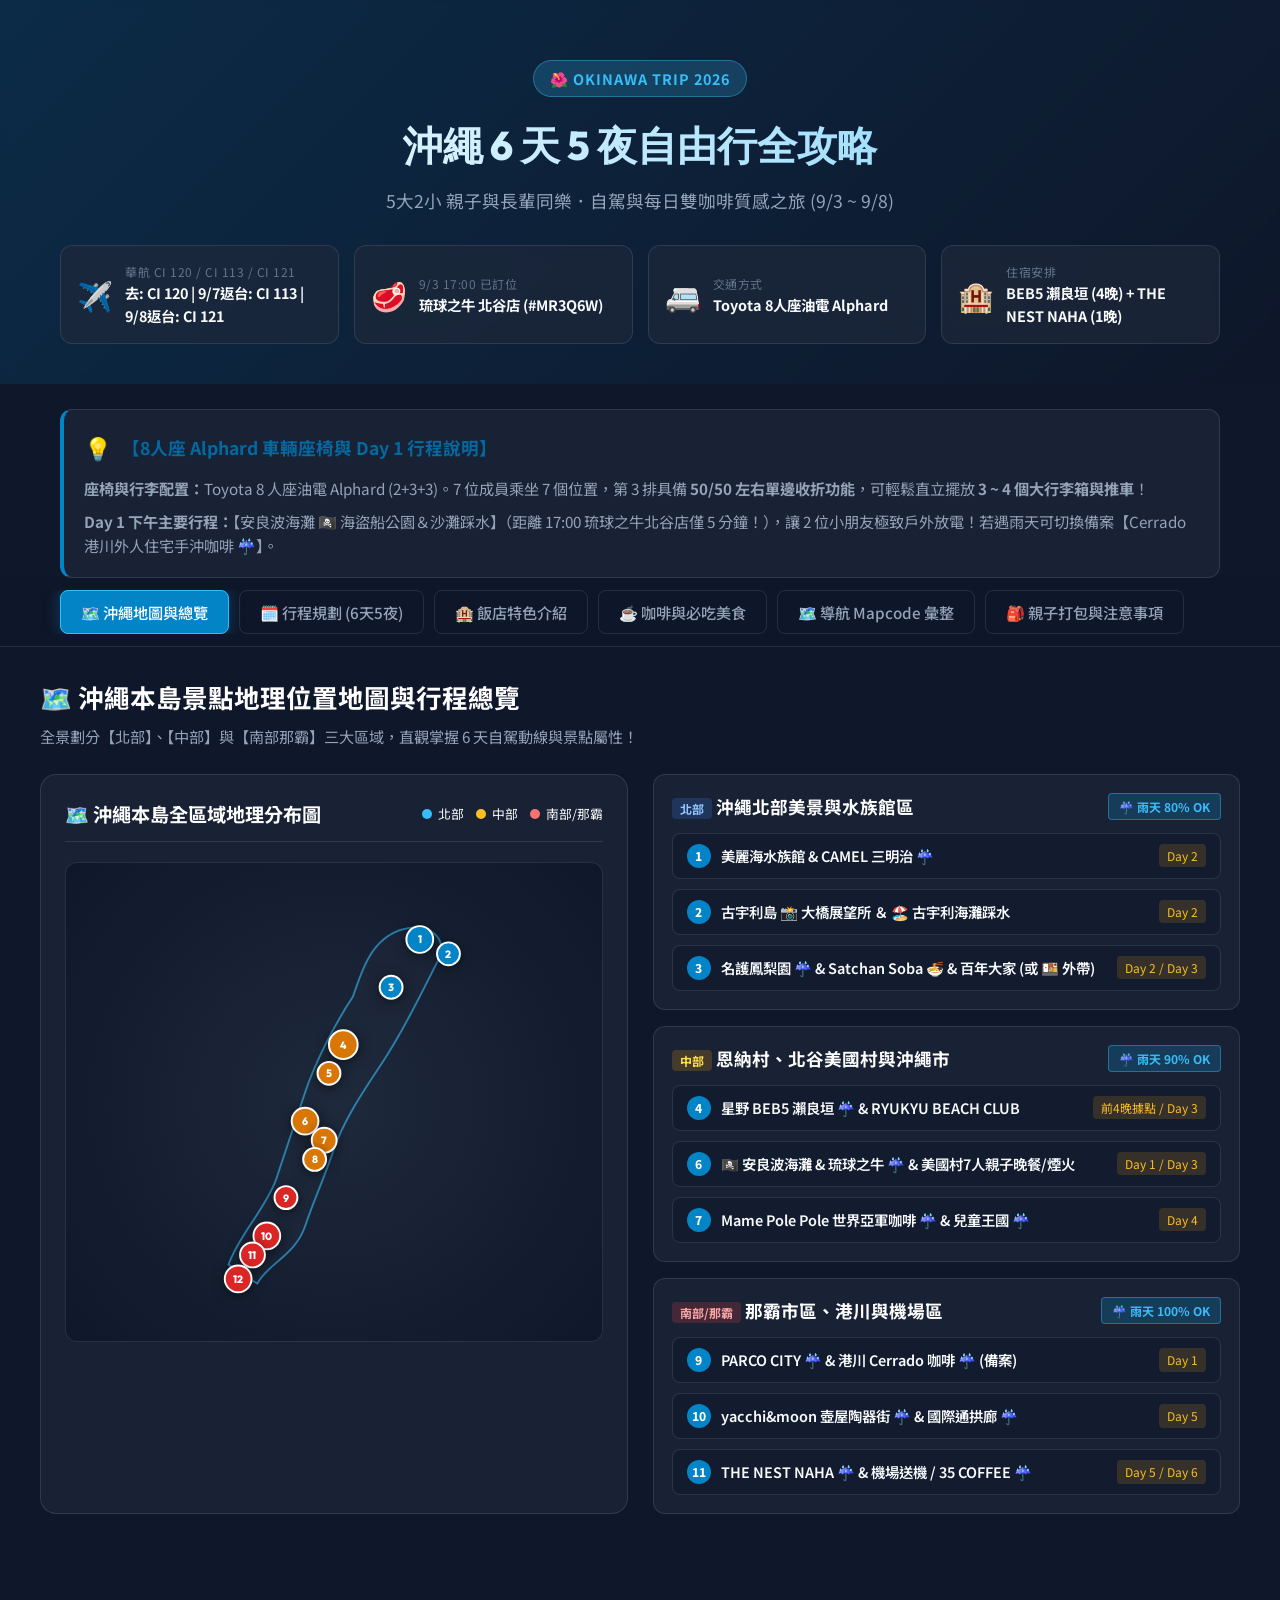
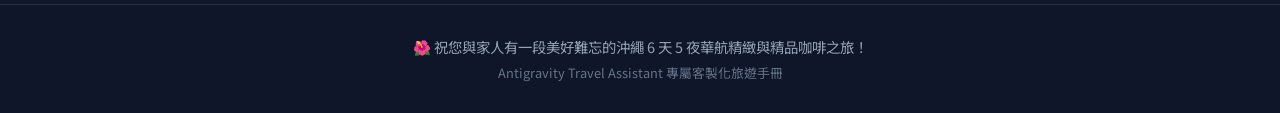
==== index.html @ 5478c909 "Add Day 2 takeout options on drive back to BEB5 hotel" ====
<!DOCTYPE html>
<html lang="zh-TW">
<head>
  <meta charset="UTF-8">
  <meta name="viewport" content="width=device-width, initial-scale=1.0">
  <title>沖繩 6 天 5 夜自由行全攻略｜5大2小親子自駕與每日雙咖啡之旅</title>
  <link rel="preconnect" href="https://fonts.googleapis.com">
  <link rel="preconnect" href="https://fonts.gstatic.com" crossorigin>
  <link href="https://fonts.googleapis.com/css2?family=Noto+Sans+TC:wght@300;400;500;700;900&family=Outfit:wght@400;600;800&display=swap" rel="stylesheet">
  <link rel="stylesheet" href="styles.css?v=5">
</head>
<body>
  <!-- Header / Hero Section -->
  <header class="hero">
    <div class="hero-overlay"></div>
    <div class="container hero-content">
      <span class="badge hero-badge">🌺 OKINAWA TRIP 2026</span>
      <h1>沖繩 6 天 5 夜自由行全攻略</h1>
      <p class="hero-subtitle">5大2小 親子與長輩同樂．自駕與每日雙咖啡質感之旅 (9/3 ~ 9/8)</p>
      
      <div class="trip-meta-grid">
        <div class="meta-card">
          <div class="meta-icon">✈️</div>
          <div class="meta-info">
            <div class="meta-label">華航 CI 120 / CI 113 / CI 121</div>
            <div class="meta-value">去: CI 120 | 9/7返台: CI 113 | 9/8返台: CI 121</div>
          </div>
        </div>
        <div class="meta-card">
          <div class="meta-icon">🥩</div>
          <div class="meta-info">
            <div class="meta-label">9/3 17:00 已訂位</div>
            <div class="meta-value">琉球之牛 北谷店 (#MR3Q6W)</div>
          </div>
        </div>
        <div class="meta-card">
          <div class="meta-icon">🚐</div>
          <div class="meta-info">
            <div class="meta-label">交通方式</div>
            <div class="meta-value">Toyota 8人座油電 Alphard</div>
          </div>
        </div>
        <div class="meta-card">
          <div class="meta-icon">🏨</div>
          <div class="meta-info">
            <div class="meta-label">住宿安排</div>
            <div class="meta-value">BEB5 瀨良垣 (4晚) + THE NEST NAHA (1晚)</div>
          </div>
        </div>
      </div>
    </div>
  </header>

  <!-- Important Alerts Section -->
  <section class="container section-alert">
    <div class="alert-box warning-box" style="border-left-color: #0284c7;">
      <div class="alert-header">
        <span class="alert-icon">💡</span>
        <h3 style="color: #0369a1;">【8人座 Alphard 車輛座椅與 Day 1 行程說明】</h3>
      </div>
      <div class="alert-content">
        <p><strong>座椅與行李配置：</strong>Toyota 8 人座油電 Alphard (2+3+3)。7 位成員乘坐 7 個位置，第 3 排具備 <strong>50/50 左右單邊收折功能</strong>，可輕鬆直立擺放 <strong>3 ~ 4 個大行李箱與推車</strong>！</p>
        <p><strong>Day 1 下午主要行程：</strong>【安良波海灘 🏴‍☠️ 海盜船公園＆沙灘踩水】（距離 17:00 琉球之牛北谷店僅 5 分鐘！），讓 2 位小朋友極致戶外放電！若遇雨天可切換備案【Cerrado 港川外人住宅手沖咖啡 ☔】。</p>
      </div>
    </div>
  </section>

  <!-- Navigation Tabs -->
  <nav class="sticky-nav">
    <div class="container nav-container">
      <button class="nav-btn active" data-tab="overview">🗺️ 沖繩地圖與總覽</button>
      <button class="nav-btn" data-tab="itinerary">🗓️ 行程規劃 (6天5夜)</button>
      <button class="nav-btn" data-tab="hotels">🏨 飯店特色介紹</button>
      <button class="nav-btn" data-tab="gourmet">☕ 咖啡與必吃美食</button>
      <button class="nav-btn" data-tab="mapcodes">🗺️ 導航 Mapcode 彙整</button>
      <button class="nav-btn" data-tab="packing">🎒 親子打包與注意事項</button>
    </div>
  </nav>

  <main class="container main-content">

    <!-- Tab 0: Map & Overview Page -->
    <div id="tab-overview" class="tab-pane active">
      <div class="section-title-wrap">
        <h2>🗺️ 沖繩本島景點地理位置地圖與行程總覽</h2>
        <p>全景劃分【北部】、【中部】與【南部那霸】三大區域，直觀掌握 6 天自駕動線與景點屬性！</p>
      </div>

      <div class="overview-layout">
        <!-- Interactive Okinawa SVG Map Card -->
        <div class="map-container-card">
          <div class="map-header">
            <h3>🗺️ 沖繩本島全區域地理分布圖</h3>
            <div class="map-legend">
              <div class="legend-item"><div class="legend-dot north"></div>北部</div>
              <div class="legend-item"><div class="legend-dot central"></div>中部</div>
              <div class="legend-item"><div class="legend-dot south"></div>南部/那霸</div>
            </div>
          </div>

          <div class="svg-map-wrapper">
            <svg class="map-svg" viewBox="0 0 400 500" xmlns="http://www.w3.org/2000/svg">
              <!-- Okinawa Island Base Path Graphic -->
              <path d="M 120 440 C 130 420, 160 410, 170 380 C 180 350, 190 330, 200 300 C 210 270, 230 240, 250 210 C 270 180, 290 140, 310 100 C 320 80, 300 60, 270 70 C 240 80, 230 110, 220 140 C 200 170, 180 210, 170 240 C 160 270, 150 300, 140 330 C 130 360, 100 390, 90 420 Z" 
                    fill="#1e293b" stroke="#38bdf8" stroke-width="2" opacity="0.6"/>

              <!-- Northern Region Pins (Blue) -->
              <g class="map-pin" transform="translate(290, 80)">
                <circle cx="0" cy="0" r="14" class="pin-circle north" />
                <text x="0" y="0" class="pin-label">1</text>
                <title>美麗海水族館 & CAMEL三明治 (Day 2)</title>
              </g>
              <g class="map-pin" transform="translate(320, 95)">
                <circle cx="0" cy="0" r="12" class="pin-circle north" />
                <text x="0" y="0" class="pin-label">2</text>
                <title>古宇利島 & 📸 大橋展望所 & 🏖️ 古宇利海灘 (Day 2)</title>
              </g>
              <g class="map-pin" transform="translate(260, 130)">
                <circle cx="0" cy="0" r="12" class="pin-circle north" />
                <text x="0" y="0" class="pin-label">3</text>
                <title>名護鳳梨園 & Satchan Soba & 百年古家大家 & 順路外帶 (Day 2/3)</title>
              </g>

              <!-- Central Region Pins (Amber) -->
              <g class="map-pin" transform="translate(210, 190)">
                <circle cx="0" cy="0" r="15" class="pin-circle central" />
                <text x="0" y="0" class="pin-label">4</text>
                <title>星野 BEB5 瀨良垣 & RYUKYU BEACH CLUB (前4晚據點)</title>
              </g>
              <g class="map-pin" transform="translate(195, 220)">
                <circle cx="0" cy="0" r="12" class="pin-circle central" />
                <text x="0" y="0" class="pin-label">5</text>
                <title>萬座毛觀景台 (Day 3)</title>
              </g>
              <g class="map-pin" transform="translate(170, 270)">
                <circle cx="0" cy="0" r="14" class="pin-circle central" />
                <text x="0" y="0" class="pin-label">6</text>
                <title>安良波海灘海盜船公園 & 琉球之牛北谷店 & 美國村7人親子晚餐/煙火 (Day 1/3)</title>
              </g>
              <g class="map-pin" transform="translate(190, 290)">
                <circle cx="0" cy="0" r="13" class="pin-circle central" />
                <text x="0" y="0" class="pin-label">7</text>
                <title>Mame Pole Pole世界亞軍咖啡 & 兒童王國 (Day 4)</title>
              </g>
              <g class="map-pin" transform="translate(180, 310)">
                <circle cx="0" cy="0" r="12" class="pin-circle central" />
                <text x="0" y="0" class="pin-label">8</text>
                <title>AEON Rycom 永旺夢樂城 (Day 4)</title>
              </g>

              <!-- Southern & Naha Region Pins (Red) -->
              <g class="map-pin" transform="translate(150, 350)">
                <circle cx="0" cy="0" r="12" class="pin-circle south" />
                <text x="0" y="0" class="pin-label">9</text>
                <title>SAN-A PARCO CITY & 港川Cerrado咖啡 (Day 1)</title>
              </g>
              <g class="map-pin" transform="translate(130, 390)">
                <circle cx="0" cy="0" r="14" class="pin-circle south" />
                <text x="0" y="0" class="pin-label">10</text>
                <title>那霸國際通 & yacchi&moon壺屋陶器街 (Day 5)</title>
              </g>
              <g class="map-pin" transform="translate(115, 410)">
                <circle cx="0" cy="0" r="13" class="pin-circle south" />
                <text x="0" y="0" class="pin-label">11</text>
                <title>THE NEST NAHA & 傑克牛排 & 波上宮 (Day 5/6)</title>
              </g>
              <g class="map-pin" transform="translate(100, 435)">
                <circle cx="0" cy="0" r="14" class="pin-circle south" />
                <text x="0" y="0" class="pin-label">12</text>
                <title>那霸機場 OKA & 瀨長島 & 35 COFFEE (Day 5/6)</title>
              </g>
            </svg>
          </div>
        </div>

        <!-- Region Spotlight Cards List -->
        <div class="regions-container">
          <!-- North Region Card -->
          <div class="region-card">
            <div class="region-card-header">
              <div class="region-card-title"><span class="region-badge North">北部</span> 沖繩北部美景與水族館區</div>
              <span class="tag rain-ok">☔ 雨天 80% OK</span>
            </div>
            <div class="spotlight-list">
              <div class="spotlight-item">
                <div class="spotlight-info">
                  <div class="spotlight-num">1</div>
                  <div class="spotlight-name">美麗海水族館 & CAMEL 三明治 ☔</div>
                </div>
                <div class="spotlight-day">Day 2</div>
              </div>
              <div class="spotlight-item">
                <div class="spotlight-info">
                  <div class="spotlight-num">2</div>
                  <div class="spotlight-name">古宇利島 📸 大橋展望所 ＆ 🏖️ 古宇利海灘踩水</div>
                </div>
                <div class="spotlight-day">Day 2</div>
              </div>
              <div class="spotlight-item">
                <div class="spotlight-info">
                  <div class="spotlight-num">3</div>
                  <div class="spotlight-name">名護鳳梨園 ☔ & Satchan Soba 🍜 & 百年大家 (或 🍱 外帶)</div>
                </div>
                <div class="spotlight-day">Day 2 / Day 3</div>
              </div>
            </div>
          </div>

          <!-- Central Region Card -->
          <div class="region-card">
            <div class="region-card-header">
              <div class="region-card-title"><span class="region-badge Central">中部</span> 恩納村、北谷美國村與沖繩市</div>
              <span class="tag rain-ok">☔ 雨天 90% OK</span>
            </div>
            <div class="spotlight-list">
              <div class="spotlight-item">
                <div class="spotlight-info">
                  <div class="spotlight-num">4</div>
                  <div class="spotlight-name">星野 BEB5 瀨良垣 ☔ & RYUKYU BEACH CLUB</div>
                </div>
                <div class="spotlight-day">前4晚據點 / Day 3</div>
              </div>
              <div class="spotlight-item">
                <div class="spotlight-info">
                  <div class="spotlight-num">6</div>
                  <div class="spotlight-name">🏴‍☠️ 安良波海灘 & 琉球之牛 ☔ & 美國村7人親子晚餐/煙火</div>
                </div>
                <div class="spotlight-day">Day 1 / Day 3</div>
              </div>
              <div class="spotlight-item">
                <div class="spotlight-info">
                  <div class="spotlight-num">7</div>
                  <div class="spotlight-name">Mame Pole Pole 世界亞軍咖啡 ☔ & 兒童王國 ☔</div>
                </div>
                <div class="spotlight-day">Day 4</div>
              </div>
            </div>
          </div>

          <!-- South & Naha Region Card -->
          <div class="region-card">
            <div class="region-card-header">
              <div class="region-card-title"><span class="region-badge South">南部/那霸</span> 那霸市區、港川與機場區</div>
              <span class="tag rain-ok">☔ 雨天 100% OK</span>
            </div>
            <div class="spotlight-list">
              <div class="spotlight-item">
                <div class="spotlight-info">
                  <div class="spotlight-num">9</div>
                  <div class="spotlight-name">PARCO CITY ☔ & 港川 Cerrado 咖啡 ☔ (備案)</div>
                </div>
                <div class="spotlight-day">Day 1</div>
              </div>
              <div class="spotlight-item">
                <div class="spotlight-info">
                  <div class="spotlight-num">10</div>
                  <div class="spotlight-name">yacchi&moon 壺屋陶器街 ☔ & 國際通拱廊 ☔</div>
                </div>
                <div class="spotlight-day">Day 5</div>
              </div>
              <div class="spotlight-item">
                <div class="spotlight-info">
                  <div class="spotlight-num">11</div>
                  <div class="spotlight-name">THE NEST NAHA ☔ & 機場送機 / 35 COFFEE ☔</div>
                </div>
                <div class="spotlight-day">Day 5 / Day 6</div>
              </div>
            </div>
          </div>
        </div>
      </div>
    </div>

    <!-- Tab 1: Itinerary -->
    <div id="tab-itinerary" class="tab-pane">
      <div class="section-title-wrap">
        <h2>🗓️ Day-by-Day 每日詳細行程與路線導覽</h2>
        <p>Day 2 晚餐彈性：<strong>🍲 百年古家大家內用 或 🍱 沿58號國道順路外帶回 BEB5 飯店自煮放禮！</strong></p>
      </div>

      <!-- Day Selector Bar -->
      <div class="day-selector">
        <button class="day-btn active" data-day="day1">Day 1 (9/3 週四)<br><span>🏴‍☠️ 安良波海灘 ➔ 🥩琉球之牛</span></button>
        <button class="day-btn" data-day="day2">Day 2 (9/4 週五)<br><span>☕ CAMEL 早餐 ➔ 🐋水族館 ➔ 📸展望所 ➔ 🍱順路外帶/大家</span></button>
        <button class="day-btn" data-day="day3">Day 3 (9/5 週六)<br><span>🍍鳳梨園 ➔ 🍜 Satchan Soba ➔ 🌮美國村7人晚餐 🎆煙火</span></button>
        <button class="day-btn" data-day="day4">Day 4 (9/6 週日)<br><span>🥇 ☕ Mame Pole Pole世界亞軍</span></button>
        <button class="day-btn" data-day="day5">Day 5 (9/7 週一)<br><span>yacchi&moon餐具．☕瀨長島 ➔ 🛫送機</span></button>
        <button class="day-btn" data-day="day6">Day 6 (9/8 週二)<br><span>☕ 35咖啡買豆 ➔ CI 121 返台</span></button>
      </div>

      <!-- Day Details Container -->
      <div id="day-details-content">
        <!-- JS dynamically renders active day content here -->
      </div>
    </div>

    <!-- Tab 2: Hotels -->
    <div id="tab-hotels" class="tab-pane">
      <div class="section-title-wrap">
        <h2>🏨 住宿開箱與周邊機能指南</h2>
        <p>4晚星野度假風 (附完整廚房可自煮火鍋 & 24h TAMARIBA 晨間咖啡) + 1晚那霸頂級新地標 Nest Hotel</p>
      </div>

      <div class="hotels-grid">
        <div class="hotel-card">
          <div class="hotel-tag">Day 1 ~ Day 4 (前4晚)</div>
          <h3>星野集團 BEB5 沖繩瀨良垣 ☔ 雨天OK</h3>
          <p class="hotel-sub">Hoshino Resorts BEB5 Okinawa Seragaki</p>
          <div class="hotel-img-placeholder" style="background: linear-gradient(135deg, #2b5876, #4e4376);">
            <span>☕ 24h TAMARIBA Lounge 晨間精緻咖啡 & 附設完整廚房</span>
          </div>
          <ul class="hotel-highlights">
            <li><strong>房間特色：</strong>配備完整廚房、大容量冰箱、洗脫烘一體洗衣機、微波爐、IH電磁爐與鍋具，雨天在房內自煮和牛火鍋極其舒適！</li>
            <li><strong>咖啡亮點：</strong>24小時開放的 TAMARIBA 室內 Lounge，提供免費精緻晨間咖啡與輕食。</li>
            <li><strong>地理優勢：</strong>位於恩納村中心點，往北去美麗海水族館（約50分鐘）、往南去美國村（約30分鐘），極佳的北部與中部旅遊據點。</li>
            <li><strong>親子友善：</strong>提供兒童備品、推車友善無障礙通道、夜間可以在中庭放鬆喝啤酒聊天。</li>
          </ul>
        </div>

        <div class="hotel-card">
          <div class="hotel-tag highlight-tag">Day 5 (最後1晚 - 2025新開幕)</div>
          <h3>THE NEST NAHA (那霸 NEST 酒店) ☔ 雨天OK</h3>
          <p class="hotel-sub">Nest Hotel Group 旗艦頂級酒店 (2025年7月盛大開幕)</p>
          <div class="hotel-img-placeholder" style="background: linear-gradient(135deg, #11998e, #38ef7d);">
            <span>🏊 22公尺頂樓無邊際泳池 & 頂樓池畔晨間咖啡</span>
          </div>
          <ul class="hotel-highlights">
            <li><strong>飯店亮點：</strong>2025新開幕旗艦大作！頂樓設有無邊際溫水泳池，可以邊俯瞰那霸夕陽市景與晨間景致享用池畔咖啡。</li>
            <li><strong>地理位置：</strong>步行 5 分鐘即達單軌「旭橋站」，開車至那霸機場僅約 10~15 分鐘。</li>
            <li><strong>逛街便利：</strong>步行可達「國際通」、熱門餐廳「傑克牛排 (Jack's Steak House)」。最後一天還車後即可輕鬆逛街 shopping。</li>
            <li><strong>溫馨提醒：</strong>請特別留意，附近另有舊款「那霸西 Nest 酒店 (Nest Hotel Naha Nishi)」，訂房與導航時請務必認明 <strong>THE NEST NAHA</strong>。</li>
          </ul>
        </div>
      </div>
    </div>

    <!-- Tab 3: Gourmet -->
    <div id="tab-gourmet" class="tab-pane">
      <div class="section-title-wrap">
        <h2>☕ 精品咖啡與必吃美食口袋名單</h2>
        <p>嚴選 King Tacos (元祖塔可飯外帶)、燒肉乃我那霸 (和牛便當外帶)、Pizzeria da ENZO (窯烤披薩外帶)、AEON 名護店超市</p>
      </div>

      <div class="gourmet-filters">
        <button class="filter-btn active" data-filter="all">全部咖啡與美食</button>
        <button class="filter-btn" data-filter="cafe">☕ 咖啡地圖 / 買豆名店</button>
        <button class="filter-btn" data-filter="yakiniku">🥩 琉球之牛 / 和牛火鍋</button>
        <button class="filter-btn" data-filter="naha">🏺 yacchi&moon / 國際通</button>
        <button class="filter-btn" data-filter="soba">🍜 沖繩麵 / 傳統料理</button>
      </div>

      <div class="gourmet-grid" id="gourmet-container">
        <!-- Dynamically filled by JS -->
      </div>
    </div>

    <!-- Tab 4: Mapcodes -->
    <div id="tab-mapcodes" class="tab-pane">
      <div class="section-title-wrap">
        <h2>🗺️ 自駕必備！景點 Mapcode & 天候屬性查</h2>
        <p>日本車載導航輸入 Mapcode 最準確，標註 ☔ 雨天OK 之室內/遮雨景點</p>
      </div>

      <div class="mapcode-table-wrap">
        <table class="mapcode-table">
          <thead>
            <tr>
              <th>區域</th>
              <th>景點 / 飯店名稱</th>
              <th>Mapcode</th>
              <th>電話號碼</th>
              <th>天候屬性 / 備註</th>
            </tr>
          </thead>
          <tbody>
            <tr>
              <td><span class="region-badge North">名護</span></td>
              <td><strong>King Tacos (名護店 - Day 2 外帶首選)</strong></td>
              <td>206 688 322*41</td>
              <td>0980-52-7080</td>
              <td>🍱 沖繩塔可飯元祖！大盒起司牛肉塔可飯，順路外帶回 BEB5 第一名</td>
            </tr>
            <tr>
              <td><span class="region-badge North">名護</span></td>
              <td><strong>燒肉乃我那霸 (名護店 - 燒肉便當)</strong></td>
              <td>206 688 565*11</td>
              <td>0980-53-5017</td>
              <td>🥩 🍱 A5 和牛與阿古豬排豪華外帶便當，順路外帶超美味</td>
            </tr>
            <tr>
              <td><span class="region-badge North">恩納</span></td>
              <td><strong>Pizzeria da ENZO (恩納村店 - 窯烤披薩)</strong></td>
              <td>206 098 003*55</td>
              <td>098-965-8800</td>
              <td>🍕 外帶現烤窯烤披薩與義大利麵！回 BEB5 享用極好</td>
            </tr>
            <tr>
              <td><span class="region-badge North">名護</span></td>
              <td><strong>AEON 名護店 (58號國道旁超市熟食)</strong></td>
              <td>206 688 880*85</td>
              <td>0980-54-8000</td>
              <td>🛒 🍱 生魚片壽司拼盤、串燒、炸雞與水果大採購外帶</td>
            </tr>
            <tr>
              <td><span class="region-badge Central">美國村</span></td>
              <td><strong>Taco Rice Cafe Kijimuna (Depot Island 2F)</strong></td>
              <td>33 526 450*63</td>
              <td>098-989-5100</td>
              <td>☔ 雨天OK｜🌮 Day 3 親子晚餐首選！滑嫩歐姆蛋塔可飯、不辣小孩超喜愛</td>
            </tr>
            <tr>
              <td><span class="region-badge Central">美國村</span></td>
              <td><strong>美濱迴轉壽司市場 (グルメ回転ずし市場)</strong></td>
              <td>33 526 400*22</td>
              <td>098-926-3222</td>
              <td>☔ 雨天OK｜🍣 5大2小大卡座首選！大塊生魚片壽司、玉子燒與熱烏龍麵</td>
            </tr>
            <tr>
              <td><span class="region-badge Central">北谷港</span></td>
              <td><strong>Chatan Harbor Brewery & Restaurant</strong></td>
              <td>33 525 400*11</td>
              <td>098-926-1118</td>
              <td>☔ 雨天OK｜🍺 🍕 7人極寬敞港景餐廳！大人精釀啤酒/牛排＋小孩現烤披薩</td>
            </tr>
            <tr>
              <td><span class="region-badge North">名護</span></td>
              <td><strong>Satchan Soba (幸ちゃんそば - Day 3 午餐)</strong></td>
              <td>206 688 880*85</td>
              <td>0980-52-1558</td>
              <td>☔ 雨天OK｜🍜 名護超人氣沖繩麵！燉煮軟骨排骨(Soki)與艾草麵條選項</td>
            </tr>
            <tr>
              <td><span class="region-badge North">古宇利</span></td>
              <td><strong>古宇利海灘 (Kouri Beach)</strong></td>
              <td>485 692 126*22</td>
              <td>0980-56-2256</td>
              <td>🏖️ Day 2 超順路踩水｜浪平水淺細白沙灘、洗腳沖洗設施齊全</td>
            </tr>
            <tr>
              <td><span class="region-badge North">本島側</span></td>
              <td><strong>古宇利大橋南詰展望所 (本島/屋我側)</strong></td>
              <td>485 601 893*22</td>
              <td>0980-56-2256</td>
              <td>📸 Day 2 大橋拍照勝地｜免費停車場、沙灘步道、全景海景合照</td>
            </tr>
            <tr>
              <td><span class="region-badge Central">北谷</span></td>
              <td><strong>安良波海灘 (Araha Beach - 海盜船公園)</strong></td>
              <td>33 496 157*00</td>
              <td>098-926-2680</td>
              <td>🏴‍☠️ Day 1 主要行程｜巨大海盜船木製城堡遊樂設施、白沙灘踩水</td>
            </tr>
            <tr>
              <td><span class="region-badge South">浦添</span></td>
              <td><strong>OKINAWA CERRADO COFFEE (港川)</strong></td>
              <td>33 341 033*58</td>
              <td>098-875-0123</td>
              <td>☔ 雨天OK｜☕ Day 1 備案｜1986創立老字號文青烘豆廠，買濾掛包</td>
            </tr>
            <tr>
              <td><span class="region-badge North">本部</span></td>
              <td><strong>CAMEL SANDWICH & SMOOTHIE (Day 2 早餐)</strong></td>
              <td>553 045 423*44</td>
              <td>0980-43-6902</td>
              <td>☔ 雨天OK｜距水族館10分鐘，熱壓三明治與果昔</td>
            </tr>
            <tr>
              <td><span class="region-badge North">古宇利</span></td>
              <td><strong>Kouri Shrimp (2F) & Benny's Bowl (1F)</strong></td>
              <td>485 692 126*22</td>
              <td>0980-56-1242</td>
              <td>🍤 🥣 Day 2 點心｜同棟建築！2F蝦蝦飯＋1F Benny's 鮮果巴西莓碗</td>
            </tr>
            <tr>
              <td><span class="region-badge North">恩納</span></td>
              <td><strong>RYUKYU BEACH CLUB (琉球海灘俱樂部)</strong></td>
              <td>206 315 277*33</td>
              <td>098-966-2345</td>
              <td>☀️ 戶外開放沙發｜瀨良垣海景第一排（週六建議預約）</td>
            </tr>
            <tr>
              <td><span class="region-badge Central">中部</span></td>
              <td><strong>琉球之牛 (北谷店) - 已訂位 17:00</strong></td>
              <td>33 526 450*63</td>
              <td>098-989-3405</td>
              <td>☔ 雨天OK｜9/3 17:00 準時入座！預約號 #MR3Q6W</td>
            </tr>
            <tr>
              <td><span class="region-badge Central">中部</span></td>
              <td><strong>Mame Pole Pole (豆ポレポレ)</strong></td>
              <td>33 564 309*05</td>
              <td>098-923-0370</td>
              <td>☔ 雨天OK｜🥇 2018 世界咖啡烘焙亞軍！買 Gajumaru 豆</td>
            </tr>
            <tr>
              <td><span class="region-badge Central">中部</span></td>
              <td><strong>ZHYVAGO COFFEE ROASTERS (美國村)</strong></td>
              <td>33 526 450*63</td>
              <td>098-989-5023</td>
              <td>☔ 雨天OK｜☕ 重工業美式海景烘豆廠</td>
            </tr>
            <tr>
              <td><span class="region-badge South">那霸</span></td>
              <td><strong>yacchi&moon (壺屋陶器街)</strong></td>
              <td>33 158 093*74</td>
              <td>098-871-1120</td>
              <td>☔ 雨天OK｜🍶 超人氣質感手作餐具、陶器盤子與熊熊器皿</td>
            </tr>
            <tr>
              <td><span class="region-badge South">那霸</span></td>
              <td><strong>那霸國際通 (拱廊街 / 牧志市場)</strong></td>
              <td>33 157 382*41</td>
              <td>098-867-1171</td>
              <td>☔ 雨天OK｜全遮雨拱廊商店街，Potama 豬肉蛋飯糰</td>
            </tr>
            <tr>
              <td><span class="region-badge South">那霸</span></td>
              <td><strong>那霸機場國際線 (9/7 17:30送機)</strong></td>
              <td>33 123 279*00</td>
              <td>098-840-1179</td>
              <td>☔ 雨天OK｜🛫 17:30 準時抵達，35 COFFEE 買珊瑚豆 / 送機</td>
            </tr>
            <tr>
              <td><span class="region-badge Central">中部</span></td>
              <td><strong>AEON Rycom (和牛火鍋採購)</strong></td>
              <td>33 530 406*45</td>
              <td>0989-30-0425</td>
              <td>☔ 雨天OK｜🛒 1F 超市採購沖繩 A5 黑毛和牛與阿古豬</td>
            </tr>
            <tr>
              <td><span class="region-badge Central">中部</span></td>
              <td><strong>美國村 (週六 20:00 煙火秀)</strong></td>
              <td>33 526 450*63</td>
              <td>0989-26-5678</td>
              <td>🎆 戶外煙火｜週六 20:00 準時施放，沿海步道</td>
            </tr>
            <tr>
              <td><span class="region-badge South">浦添</span></td>
              <td><strong>SAN-A PARCO CITY (A&W 漢堡)</strong></td>
              <td>33 339 078*34</td>
              <td>098-871-1120</td>
              <td>☔ 雨天OK｜必吃 A&W 莫札瑞拉起司堡 & 捲捲薯條</td>
            </tr>
            <tr>
              <td><span class="region-badge Central">中部</span></td>
              <td><strong>Blue Seal 冰淇淋 (美國村店)</strong></td>
              <td>33 526 450*63</td>
              <td>0989-26-5678</td>
              <td>☔ 雨天OK｜必吃鹽金楚餅、紅芋與香檸口味冰淇淋</td>
            </tr>
            <tr>
              <td><span class="region-badge North">北部</span></td>
              <td><strong>沖繩美麗海水族館</strong></td>
              <td>553 075 797*77</td>
              <td>0980-48-3748</td>
              <td>☔ 雨天OK｜世界級室內水族館，鯨鯊、遮雨海豚秀</td>
            </tr>
            <tr>
              <td><span class="region-badge North">北部</span></td>
              <td><strong>名護鳳梨園 (Pineapple Park)</strong></td>
              <td>206 716 467*85</td>
              <td>0980-53-3990</td>
              <td>☔ 雨天OK｜全遮雨自動駕駛鳳梨車，室內溫室品酒</td>
            </tr>
            <tr>
              <td><span class="region-badge North">北部</span></td>
              <td><strong>百年古家 大家 (Ufuya)</strong></td>
              <td>206 745 056*66</td>
              <td>0980-53-0280</td>
              <td>☔ 雨天OK｜百年古民家室內遮雨長廊，阿古豬涮涮鍋</td>
            </tr>
            <tr>
              <td><span class="region-badge Central">中部</span></td>
              <td><strong>沖繩兒童王國 (Wonder Museum)</strong></td>
              <td>33 560 216*25</td>
              <td>0989-33-4190</td>
              <td>☔ 雨天OK｜Wonder Museum 3層樓全室內冷氣雨天館</td>
            </tr>
            <tr>
              <td><span class="region-badge Central">中部</span></td>
              <td><strong>星野 BEB5 沖繩瀨良垣</strong></td>
              <td>206 314 553*33</td>
              <td>0989-67-8900</td>
              <td>☔ 雨天OK｜房內廚房完美自煮火鍋，TAMARIBA免費晨咖啡</td>
            </tr>
            <tr>
              <td><span class="region-badge South">南部</span></td>
              <td><strong>DMM Kariyushi 水族館</strong></td>
              <td>232 543 400*25</td>
              <td>0988-40-6900</td>
              <td>☔ 雨天OK｜位在 iias 室內購物中心內，沉浸式投影</td>
            </tr>
            <tr>
              <td><span class="region-badge South">南部</span></td>
              <td><strong>瀨長島 (Umikaji Terrace)</strong></td>
              <td>33 002 602*06</td>
              <td>0988-51-7446</td>
              <td>🌥️ 半戶外階梯｜幸福鬆餅海景咖啡（室內席雨天OK）</td>
            </tr>
            <tr>
              <td><span class="region-badge South">那霸</span></td>
              <td><strong>THE NEST NAHA (那霸 NEST)</strong></td>
              <td>33 155 186*55</td>
              <td>0988-68-1118</td>
              <td>☔ 雨天OK｜2025新開幕旗艦店，鄰近旭橋站與國際通</td>
            </tr>
            <tr>
              <td><span class="region-badge South">那霸</span></td>
              <td><strong>波上宮神社</strong></td>
              <td>33 155 873*88</td>
              <td>0988-68-3697</td>
              <td>☔ 雨天OK｜懸崖上的沖繩第一神社，拜拜求平安符</td>
            </tr>
          </tbody>
        </table>
      </div>
    </div>

    <!-- Tab 5: Packing & Tips -->
    <div id="tab-packing" class="tab-pane">
      <div class="section-title-wrap">
        <h2>🎒 親子與長輩隨行包 & 行前準備清單</h2>
        <p>互動式清單，出發前點擊勾選確認備妥物品！</p>
      </div>

      <div class="packing-grid">
        <div class="checklist-card">
          <h3>📄 重要證件與駕駛必備</h3>
          <ul class="checklist" id="check-docs">
            <li><label><input type="checkbox"> 台灣駕照正本（駕駛必帶，不可過期）</label></li>
            <li><label><input type="checkbox"> 日文譯本（需向監理所申請）</label></li>
            <li><label><input type="checkbox"> 所有人護照（效期 6 個月以上）</label></li>
            <li><label><input type="checkbox"> Visit Japan Web 填寫 completed（入境QR Code）</label></li>
            <li><label><input type="checkbox"> 租車預約單 & 飯店預約確認信</label></li>
            <li><label><input type="checkbox"> 海外旅遊平安險 & 醫療突發險</label></li>
          </ul>
        </div>

        <div class="checklist-card">
          <h3>👶 2 位小朋友專用清單</h3>
          <ul class="checklist" id="check-kids">
            <li><label><input type="checkbox"> 輕便型摺疊推車（可上飛機或放車廂）</label></li>
            <li><label><input type="checkbox"> 兒童泳衣、防曬水母衣、臂圈/浮板</label></li>
            <li><label><input type="checkbox"> 兒童防曬乳、防蚊液、防蚊貼片</label></li>
            <li><label><input type="checkbox"> 備用衣服（每天建議多帶 1~2 套）</label></li>
            <li><label><input type="checkbox"> 水壺、常備藥品（退燒、止瀉、感冒藥）</label></li>
            <li><label><input type="checkbox"> 租車安全座椅預約確認（2張座椅）</label></li>
          </ul>
        </div>

        <div class="checklist-card">
          <h3>👴 5 位大人與日常用品</h3>
          <ul class="checklist" id="check-adults">
            <li><label><input type="checkbox"> 遮陽帽、太陽眼鏡、涼感外套</label></li>
            <li><label><input type="checkbox"> 網卡 / eSIM / 漫遊（建議多準備一組）</label></li>
            <li><label><input type="checkbox"> 日幣現金（投幣停車場、小吃攤需付現）</label></li>
            <li><label><input type="checkbox"> 行動電源、多孔充電器</label></li>
            <li><label><input type="checkbox"> 涉水鞋 / 涼鞋（踩水與沙灘用）</label></li>
            <li><label><input type="checkbox"> 折疊雨傘 / 輕便雨衣</label></li>
          </ul>
        </div>
      </div>
    </div>

  </main>

  <footer class="footer">
    <div class="container">
      <p>🌺 祝您與家人有一段美好難忘的沖繩 6 天 5 夜華航精緻與精品咖啡之旅！</p>
      <p class="footer-sub">Antigravity Travel Assistant 專屬客製化旅遊手冊</p>
    </div>
  </footer>

  <script src="app.js?v=5"></script>
</body>
</html>
---- styles.css ----
/* ==========================================================================
  Okinawa Travel Plan - Glassmorphism & Responsive Design System
  ========================================================================== */

:root {
  --primary: #0284c7;
  --primary-light: #38bdf8;
  --primary-dark: #0369a1;
  --accent: #f59e0b;
  --accent-light: #fbbf24;
  --bg-gradient: linear-gradient(135deg, #0f172a 0%, #1e293b 50%, #0f172a 100%);
  --surface: rgba(30, 41, 59, 0.7);
  --surface-hover: rgba(51, 65, 85, 0.8);
  --glass-border: rgba(255, 255, 255, 0.1);
  --text-primary: #f8fafc;
  --text-secondary: #94a3b8;
  --text-muted: #64748b;
  --radius-lg: 16px;
  --radius-md: 12px;
  --radius-sm: 8px;
  --shadow-glow: 0 8px 32px 0 rgba(2, 132, 199, 0.25);
  --font-main: 'Noto Sans TC', sans-serif;
  --font-heading: 'Outfit', sans-serif;
}

* {
  box-sizing: border-box;
  margin: 0;
  padding: 0;
}

body {
  font-family: var(--font-main);
  background: #0f172a;
  color: var(--text-primary);
  line-height: 1.6;
  min-height: 100vh;
}

.container {
  max-width: 1200px;
  margin: 0 auto;
  padding: 0 20px;
}

/* Hero Section */
.hero {
  position: relative;
  background: linear-gradient(135deg, #0369a1 0%, #0f172a 100%), url('https://images.unsplash.com/photo-1540555700478-4be289fbecef?auto=format&fit=crop&w=1600&q=80');
  background-size: cover;
  background-position: center;
  padding: 60px 0 40px;
  text-align: center;
  overflow: hidden;
}

.hero-overlay {
  position: absolute;
  top: 0;
  left: 0;
  right: 0;
  bottom: 0;
  background: rgba(15, 23, 42, 0.75);
  backdrop-filter: blur(4px);
}

.hero-content {
  position: relative;
  z-index: 1;
}

.hero-badge {
  display: inline-block;
  background: rgba(56, 189, 248, 0.2);
  color: var(--primary-light);
  border: 1px solid rgba(56, 189, 248, 0.4);
  padding: 6px 16px;
  border-radius: 50px;
  font-size: 0.9rem;
  font-weight: 700;
  letter-spacing: 1px;
  margin-bottom: 16px;
}

.hero h1 {
  font-family: var(--font-heading);
  font-size: 2.5rem;
  font-weight: 800;
  margin-bottom: 10px;
  background: linear-gradient(to right, #ffffff, #7dd3fc);
  -webkit-background-clip: text;
  -webkit-text-fill-color: transparent;
}

.hero-subtitle {
  color: var(--text-secondary);
  font-size: 1.1rem;
  margin-bottom: 30px;
}

/* Trip Meta Grid */
.trip-meta-grid {
  display: grid;
  grid-template-columns: repeat(auto-fit, minmax(220px, 1fr));
  gap: 15px;
  margin-top: 20px;
}

.meta-card {
  background: var(--surface);
  border: 1px solid var(--glass-border);
  border-radius: var(--radius-md);
  padding: 16px;
  display: flex;
  align-items: center;
  gap: 12px;
  backdrop-filter: blur(8px);
}

.meta-icon {
  font-size: 1.8rem;
}

.meta-info {
  text-align: left;
}

.meta-label {
  font-size: 0.75rem;
  color: var(--text-muted);
  text-transform: uppercase;
  letter-spacing: 0.5px;
}

.meta-value {
  font-size: 0.9rem;
  font-weight: 700;
  color: var(--text-primary);
}

/* Section Alerts */
.section-alert {
  margin: 25px auto 0;
}

.alert-box {
  background: var(--surface);
  border-left: 4px solid var(--accent);
  border-radius: var(--radius-md);
  padding: 20px;
  border: 1px solid var(--glass-border);
  border-left-width: 4px;
}

.alert-header {
  display: flex;
  align-items: center;
  gap: 10px;
  margin-bottom: 10px;
}

.alert-icon {
  font-size: 1.4rem;
}

.alert-header h3 {
  font-size: 1.1rem;
  color: var(--accent-light);
}

.alert-content p {
  color: var(--text-secondary);
  font-size: 0.95rem;
  margin-bottom: 8px;
}

.alert-content p:last-child {
  margin-bottom: 0;
}

/* Sticky Navigation */
.sticky-nav {
  position: sticky;
  top: 0;
  z-index: 100;
  background: rgba(15, 23, 42, 0.9);
  backdrop-filter: blur(12px);
  border-bottom: 1px solid var(--glass-border);
  padding: 12px 0;
}

.nav-container {
  display: flex;
  gap: 10px;
  overflow-x: auto;
  white-space: nowrap;
  scrollbar-width: none;
}

.nav-container::-webkit-scrollbar {
  display: none;
}

.nav-btn {
  background: transparent;
  border: 1px solid var(--glass-border);
  color: var(--text-secondary);
  padding: 10px 20px;
  border-radius: var(--radius-sm);
  font-family: var(--font-main);
  font-weight: 500;
  font-size: 0.95rem;
  cursor: pointer;
  transition: all 0.3s ease;
}

.nav-btn:hover {
  background: var(--surface-hover);
  color: var(--text-primary);
}

.nav-btn.active {
  background: var(--primary);
  border-color: var(--primary-light);
  color: #ffffff;
  box-shadow: 0 0 15px rgba(2, 132, 199, 0.4);
}

/* Main Content & Tab Panes */
.main-content {
  padding: 30px 0 60px;
}

.tab-pane {
  display: none;
}

.tab-pane.active {
  display: block;
}

.section-title-wrap {
  margin-bottom: 25px;
}

.section-title-wrap h2 {
  font-size: 1.6rem;
  margin-bottom: 6px;
  color: #ffffff;
}

.section-title-wrap p {
  color: var(--text-secondary);
  font-size: 0.95rem;
}

/* ==========================================================================
  NEW: Interactive Okinawa Map & Overview System
  ========================================================================== */
.overview-layout {
  display: grid;
  grid-template-columns: 1fr 1fr;
  gap: 25px;
  margin-bottom: 30px;
}

@media (max-width: 900px) {
  .overview-layout {
    grid-template-columns: 1fr;
  }
}

.map-container-card {
  background: var(--surface);
  border: 1px solid var(--glass-border);
  border-radius: var(--radius-lg);
  padding: 24px;
  position: relative;
  overflow: hidden;
}

.map-header {
  display: flex;
  align-items: center;
  justify-content: space-between;
  margin-bottom: 20px;
  border-bottom: 1px solid var(--glass-border);
  padding-bottom: 12px;
}

.map-header h3 {
  font-size: 1.2rem;
  color: #ffffff;
}

.map-legend {
  display: flex;
  gap: 12px;
  font-size: 0.8rem;
}

.legend-item {
  display: flex;
  align-items: center;
  gap: 6px;
}

.legend-dot {
  width: 10px;
  height: 10px;
  border-radius: 50%;
}

.legend-dot.north { background: #38bdf8; }
.legend-dot.central { background: #fbbf24; }
.legend-dot.south { background: #f87171; }

.svg-map-wrapper {
  position: relative;
  width: 100%;
  height: 480px;
  background: radial-gradient(circle at 50% 50%, #1e293b 0%, #0f172a 100%);
  border-radius: var(--radius-md);
  border: 1px solid var(--glass-border);
  overflow: hidden;
}

.map-svg {
  width: 100%;
  height: 100%;
}

/* Pin styles on SVG Map */
.map-pin {
  cursor: pointer;
  transition: transform 0.3s cubic-bezier(0.175, 0.885, 0.32, 1.275);
}

.map-pin:hover {
  transform: scale(1.35);
  z-index: 50;
}

.pin-circle {
  stroke: #ffffff;
  stroke-width: 2;
  filter: drop-shadow(0 2px 6px rgba(0, 0, 0, 0.5));
}

.pin-circle.north { fill: #0284c7; }
.pin-circle.central { fill: #d97706; }
.pin-circle.south { fill: #dc2626; }

.pin-label {
  fill: #ffffff;
  font-family: var(--font-heading);
  font-weight: 800;
  font-size: 11px;
  text-anchor: middle;
  dominant-baseline: central;
}

/* Region Spotlight Cards */
.regions-container {
  display: flex;
  flex-direction: column;
  gap: 16px;
}

.region-card {
  background: var(--surface);
  border: 1px solid var(--glass-border);
  border-radius: var(--radius-md);
  padding: 18px;
  transition: all 0.3s ease;
}

.region-card:hover {
  border-color: rgba(56, 189, 248, 0.4);
  background: var(--surface-hover);
}

.region-card-header {
  display: flex;
  align-items: center;
  justify-content: space-between;
  margin-bottom: 12px;
}

.region-card-title {
  font-size: 1.1rem;
  font-weight: 700;
  color: #ffffff;
}

.spotlight-list {
  display: flex;
  flex-direction: column;
  gap: 10px;
}

.spotlight-item {
  background: rgba(15, 23, 42, 0.5);
  border: 1px solid var(--glass-border);
  border-radius: var(--radius-sm);
  padding: 10px 14px;
  display: flex;
  align-items: center;
  justify-content: space-between;
  transition: all 0.2s ease;
}

.spotlight-item:hover {
  background: rgba(56, 189, 248, 0.1);
  border-color: rgba(56, 189, 248, 0.3);
}

.spotlight-info {
  display: flex;
  align-items: center;
  gap: 10px;
}

.spotlight-num {
  width: 24px;
  height: 24px;
  border-radius: 50%;
  background: var(--primary);
  color: #ffffff;
  font-size: 0.75rem;
  font-weight: 800;
  display: flex;
  align-items: center;
  justify-content: center;
}

.spotlight-name {
  font-size: 0.9rem;
  font-weight: 600;
  color: #f8fafc;
}

.spotlight-day {
  font-size: 0.75rem;
  color: var(--accent-light);
  background: rgba(245, 158, 11, 0.15);
  padding: 2px 8px;
  border-radius: 4px;
}

/* Day Selector */
.day-selector {
  display: grid;
  grid-template-columns: repeat(auto-fit, minmax(160px, 1fr));
  gap: 10px;
  margin-bottom: 25px;
}

.day-btn {
  background: var(--surface);
  border: 1px solid var(--glass-border);
  color: var(--text-secondary);
  padding: 12px;
  border-radius: var(--radius-md);
  cursor: pointer;
  text-align: center;
  font-family: var(--font-main);
  font-weight: 700;
  font-size: 0.9rem;
  transition: all 0.3s ease;
}

.day-btn span {
  display: block;
  font-size: 0.75rem;
  font-weight: 400;
  color: var(--text-muted);
  margin-top: 4px;
}

.day-btn:hover {
  background: var(--surface-hover);
  border-color: rgba(255, 255, 255, 0.2);
}

.day-btn.active {
  background: linear-gradient(135deg, #0284c7, #0369a1);
  border-color: var(--primary-light);
  color: #ffffff;
  box-shadow: 0 4px 15px rgba(2, 132, 199, 0.3);
}

.day-btn.active span {
  color: rgba(255, 255, 255, 0.85);
}

/* Timeline Components */
.timeline-card {
  background: var(--surface);
  border: 1px solid var(--glass-border);
  border-radius: var(--radius-lg);
  padding: 25px;
  backdrop-filter: blur(10px);
}

.day-header {
  border-bottom: 1px solid var(--glass-border);
  padding-bottom: 15px;
  margin-bottom: 20px;
}

.day-header h3 {
  font-size: 1.3rem;
  color: #ffffff;
}

.day-theme-badge {
  display: inline-block;
  margin-top: 8px;
  background: rgba(245, 158, 11, 0.15);
  color: var(--accent-light);
  border: 1px solid rgba(245, 158, 11, 0.3);
  padding: 4px 12px;
  border-radius: var(--radius-sm);
  font-size: 0.85rem;
}

.timeline {
  position: relative;
  padding-left: 20px;
}

.timeline::before {
  content: '';
  position: absolute;
  left: 6px;
  top: 10px;
  bottom: 10px;
  width: 2px;
  background: rgba(255, 255, 255, 0.1);
}

.timeline-item {
  position: relative;
  padding-bottom: 25px;
}

.timeline-item:last-child {
  padding-bottom: 0;
}

.timeline-dot {
  position: absolute;
  left: -20px;
  top: 5px;
  width: 14px;
  height: 14px;
  border-radius: 50%;
  background: var(--primary-light);
  box-shadow: 0 0 10px var(--primary-light);
}

.timeline-time {
  font-family: var(--font-heading);
  font-weight: 700;
  color: var(--primary-light);
  font-size: 0.95rem;
}

.timeline-title {
  font-size: 1.1rem;
  font-weight: 700;
  color: #ffffff;
  margin: 4px 0 6px;
}

.timeline-desc {
  color: var(--text-secondary);
  font-size: 0.95rem;
  line-height: 1.5;
}

.tag-list {
  display: flex;
  flex-wrap: wrap;
  gap: 8px;
  margin-top: 10px;
}

.tag {
  font-size: 0.75rem;
  padding: 3px 10px;
  border-radius: 4px;
  font-weight: 500;
}

.tag.food {
  background: rgba(239, 68, 68, 0.15);
  color: #fca5a5;
  border: 1px solid rgba(239, 68, 68, 0.3);
}

.tag.drive {
  background: rgba(59, 130, 246, 0.15);
  color: #93c5fd;
  border: 1px solid rgba(59, 130, 246, 0.3);
}

.tag.kid {
  background: rgba(16, 185, 129, 0.15);
  color: #6ee7b7;
  border: 1px solid rgba(16, 185, 129, 0.3);
}

.tag.rain-ok {
  background: rgba(14, 165, 233, 0.2);
  color: #38bdf8;
  border: 1px solid rgba(56, 189, 248, 0.4);
  font-weight: 700;
}

/* Hotels Pane */
.hotels-grid {
  display: grid;
  grid-template-columns: repeat(auto-fit, minmax(320px, 1fr));
  gap: 25px;
}

.hotel-card {
  background: var(--surface);
  border: 1px solid var(--glass-border);
  border-radius: var(--radius-lg);
  padding: 25px;
}

.hotel-tag {
  display: inline-block;
  background: rgba(56, 189, 248, 0.15);
  color: var(--primary-light);
  padding: 4px 12px;
  border-radius: var(--radius-sm);
  font-size: 0.8rem;
  font-weight: 700;
  margin-bottom: 10px;
}

.hotel-tag.highlight-tag {
  background: rgba(245, 158, 11, 0.15);
  color: var(--accent-light);
}

.hotel-card h3 {
  font-size: 1.3rem;
  color: #ffffff;
}

.hotel-sub {
  color: var(--text-muted);
  font-size: 0.85rem;
  margin-bottom: 15px;
}

.hotel-img-placeholder {
  height: 140px;
  border-radius: var(--radius-md);
  display: flex;
  align-items: center;
  justify-content: center;
  color: #ffffff;
  font-weight: 700;
  font-size: 1rem;
  padding: 20px;
  text-align: center;
  margin-bottom: 15px;
}

.hotel-highlights {
  list-style: none;
}

.hotel-highlights li {
  color: var(--text-secondary);
  font-size: 0.9rem;
  margin-bottom: 8px;
  padding-left: 18px;
  position: relative;
}

.hotel-highlights li::before {
  content: '✓';
  position: absolute;
  left: 0;
  color: var(--primary-light);
  font-weight: bold;
}

/* Gourmet Pane */
.gourmet-filters {
  display: flex;
  gap: 10px;
  flex-wrap: wrap;
  margin-bottom: 20px;
}

.filter-btn {
  background: var(--surface);
  border: 1px solid var(--glass-border);
  color: var(--text-secondary);
  padding: 8px 16px;
  border-radius: 50px;
  cursor: pointer;
  font-size: 0.85rem;
}

.filter-btn.active {
  background: var(--primary);
  color: #ffffff;
  border-color: var(--primary-light);
}

.gourmet-grid {
  display: grid;
  grid-template-columns: repeat(auto-fit, minmax(280px, 1fr));
  gap: 20px;
}

.gourmet-card {
  background: var(--surface);
  border: 1px solid var(--glass-border);
  border-radius: var(--radius-md);
  padding: 20px;
}

.gourmet-category {
  font-size: 0.7rem;
  color: var(--accent-light);
  font-weight: 800;
  letter-spacing: 1px;
  margin-bottom: 5px;
}

.gourmet-card h4 {
  font-size: 1.1rem;
  color: #ffffff;
  margin-bottom: 5px;
}

.gourmet-location {
  font-size: 0.8rem;
  color: var(--text-muted);
  margin-bottom: 10px;
}

.gourmet-desc {
  font-size: 0.9rem;
  color: var(--text-secondary);
  line-height: 1.4;
}

/* Mapcode Table */
.mapcode-table-wrap {
  overflow-x: auto;
  background: var(--surface);
  border: 1px solid var(--glass-border);
  border-radius: var(--radius-lg);
}

.mapcode-table {
  width: 100%;
  border-collapse: collapse;
  text-align: left;
  min-width: 600px;
}

.mapcode-table th,
.mapcode-table td {
  padding: 14px 18px;
  border-bottom: 1px solid var(--glass-border);
}

.mapcode-table th {
  background: rgba(15, 23, 42, 0.6);
  color: var(--text-primary);
  font-size: 0.9rem;
}

.mapcode-table td {
  color: var(--text-secondary);
  font-size: 0.9rem;
}

.region-badge {
  padding: 2px 8px;
  border-radius: 4px;
  font-size: 0.75rem;
  font-weight: 700;
}

.region-badge.North { background: rgba(59, 130, 246, 0.2); color: #93c5fd; }
.region-badge.Central { background: rgba(245, 158, 11, 0.2); color: #fde047; }
.region-badge.South { background: rgba(239, 68, 68, 0.2); color: #fca5a5; }

/* Packing List */
.packing-grid {
  display: grid;
  grid-template-columns: repeat(auto-fit, minmax(300px, 1fr));
  gap: 20px;
}

.checklist-card {
  background: var(--surface);
  border: 1px solid var(--glass-border);
  border-radius: var(--radius-lg);
  padding: 20px;
}

.checklist-card h3 {
  font-size: 1.1rem;
  color: #ffffff;
  margin-bottom: 15px;
  border-bottom: 1px solid var(--glass-border);
  padding-bottom: 8px;
}

.checklist {
  list-style: none;
}

.checklist li {
  margin-bottom: 10px;
}

.checklist label {
  display: flex;
  align-items: center;
  gap: 10px;
  color: var(--text-secondary);
  font-size: 0.9rem;
  cursor: pointer;
}

.checklist input[type="checkbox"] {
  width: 18px;
  height: 18px;
  accent-color: var(--primary);
  cursor: pointer;
}

/* Footer */
.footer {
  background: rgba(15, 23, 42, 0.95);
  border-top: 1px solid var(--glass-border);
  padding: 30px 0;
  text-align: center;
  color: var(--text-secondary);
  font-size: 0.9rem;
}

.footer-sub {
  font-size: 0.8rem;
  color: var(--text-muted);
  margin-top: 5px;
}

/* Responsive Rules */
@media (max-width: 768px) {
  .hero h1 {
    font-size: 1.8rem;
  }
  .hero-subtitle {
    font-size: 0.95rem;
  }
  .day-selector {
    grid-template-columns: repeat(2, 1fr);
  }
}
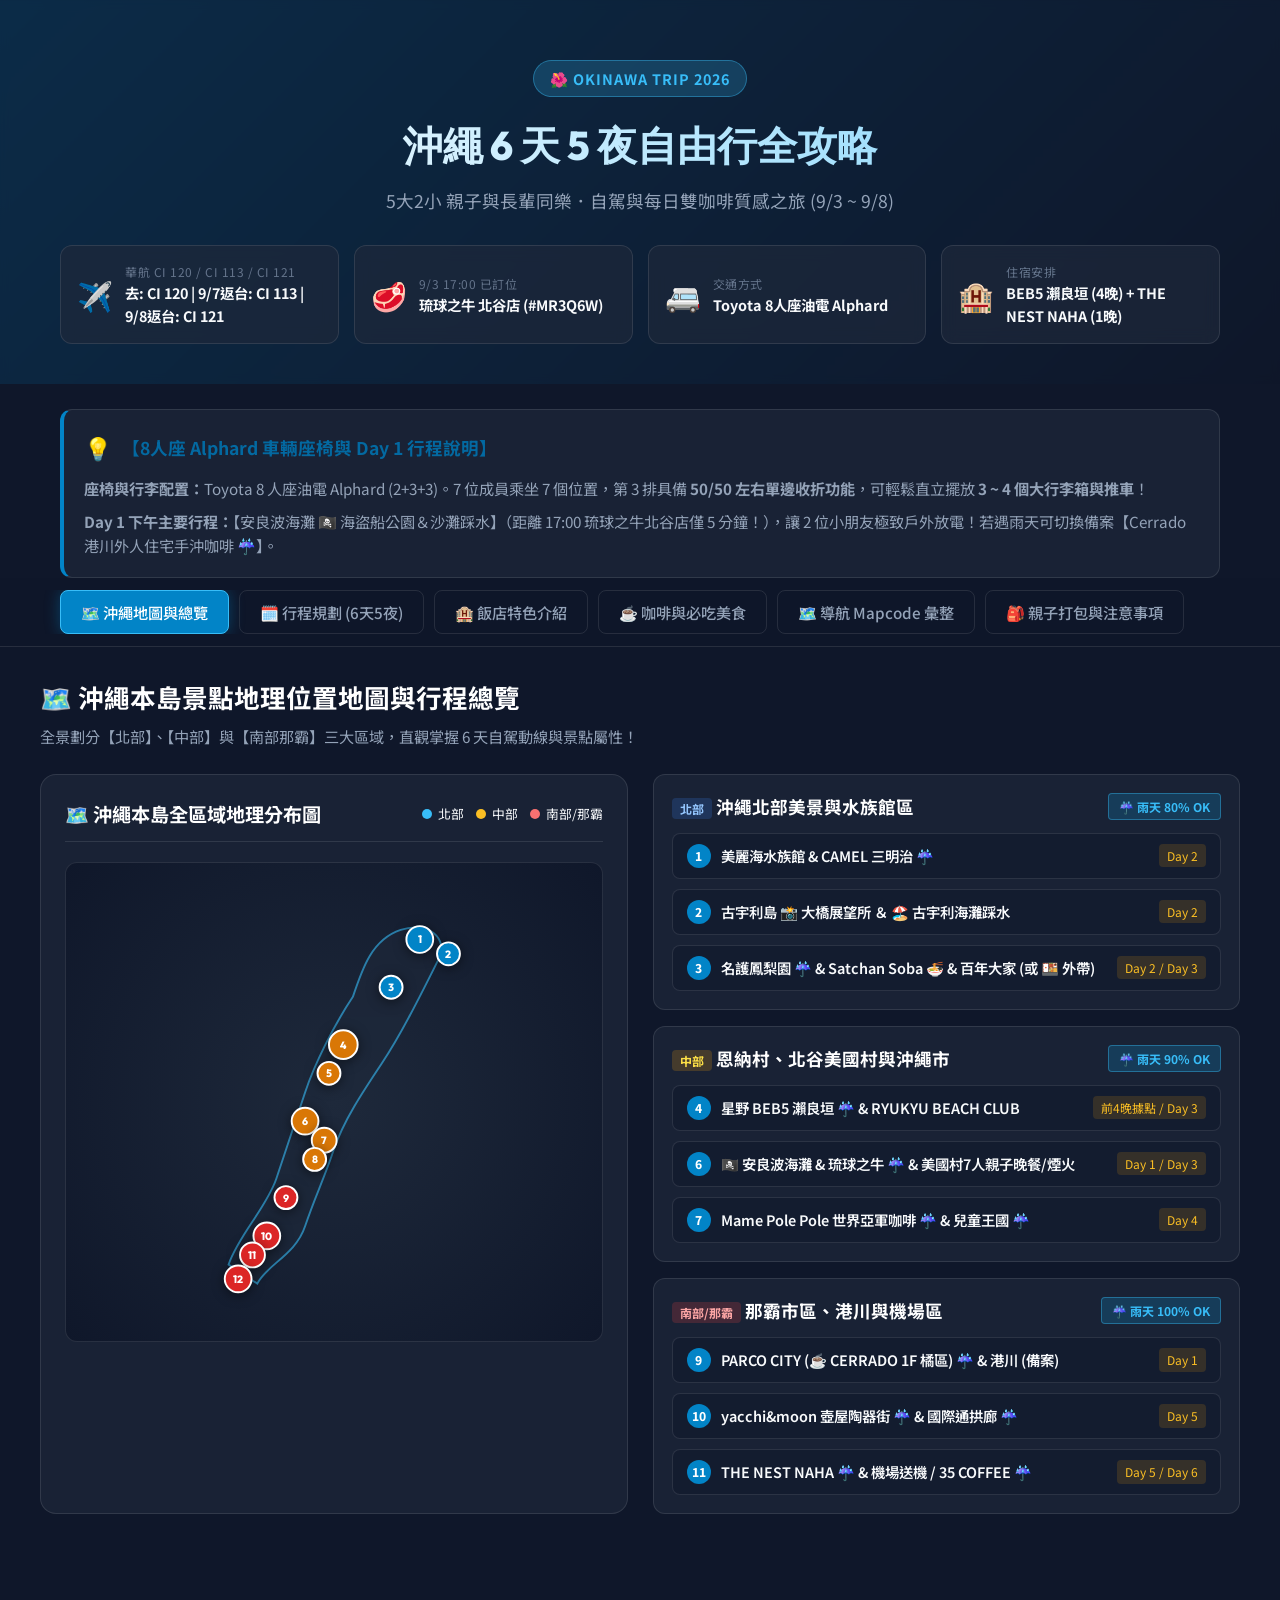
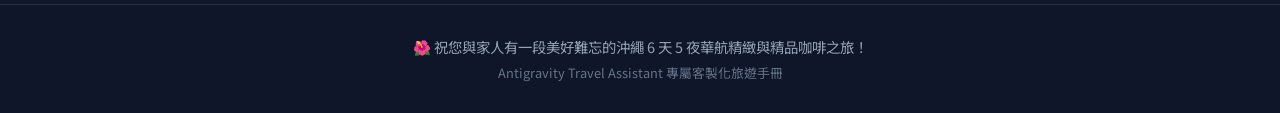
==== commit 5d781dc4: "Update CERRADO COFFEE PARCO CITY location to 1F Orange Zone" ====
--- a/index.html
+++ b/index.html
@@ -7,7 +7,7 @@
   <link rel="preconnect" href="https://fonts.googleapis.com">
   <link rel="preconnect" href="https://fonts.gstatic.com" crossorigin>
   <link href="https://fonts.googleapis.com/css2?family=Noto+Sans+TC:wght@300;400;500;700;900&family=Outfit:wght@400;600;800&display=swap" rel="stylesheet">
-  <link rel="stylesheet" href="styles.css?v=5">
+  <link rel="stylesheet" href="styles.css?v=6">
 </head>
 <body>
   <!-- Header / Hero Section -->
@@ -152,7 +152,7 @@
               <g class="map-pin" transform="translate(150, 350)">
                 <circle cx="0" cy="0" r="12" class="pin-circle south" />
                 <text x="0" y="0" class="pin-label">9</text>
-                <title>SAN-A PARCO CITY & 港川Cerrado咖啡 (Day 1)</title>
+                <title>SAN-A PARCO CITY & ☕ CERRADO COFFEE 1F 橘區 (Day 1)</title>
               </g>
               <g class="map-pin" transform="translate(130, 390)">
                 <circle cx="0" cy="0" r="14" class="pin-circle south" />
@@ -247,7 +247,7 @@
               <div class="spotlight-item">
                 <div class="spotlight-info">
                   <div class="spotlight-num">9</div>
-                  <div class="spotlight-name">PARCO CITY ☔ & 港川 Cerrado 咖啡 ☔ (備案)</div>
+                  <div class="spotlight-name">PARCO CITY (☕ CERRADO 1F 橘區) ☔ & 港川 (備案)</div>
                 </div>
                 <div class="spotlight-day">Day 1</div>
               </div>
@@ -275,7 +275,7 @@
     <div id="tab-itinerary" class="tab-pane">
       <div class="section-title-wrap">
         <h2>🗓️ Day-by-Day 每日詳細行程與路線導覽</h2>
-        <p>Day 2 晚餐彈性：<strong>🍲 百年古家大家內用 或 🍱 沿58號國道順路外帶回 BEB5 飯店自煮放禮！</strong></p>
+        <p>Day 1 咖啡亮點：<strong>☕ CERRADO COFFEE BeansStore 分店在 PARCO CITY 1 樓 (1F 橘區)！</strong></p>
       </div>
 
       <!-- Day Selector Bar -->
@@ -338,7 +338,7 @@
     <div id="tab-gourmet" class="tab-pane">
       <div class="section-title-wrap">
         <h2>☕ 精品咖啡與必吃美食口袋名單</h2>
-        <p>嚴選 King Tacos (元祖塔可飯外帶)、燒肉乃我那霸 (和牛便當外帶)、Pizzeria da ENZO (窯烤披薩外帶)、AEON 名護店超市</p>
+        <p>嚴選 CERRADO COFFEE BeansStore (PARCO CITY 1F 橘區)、King Tacos、燒肉乃我那霸、Satchan Soba</p>
       </div>
 
       <div class="gourmet-filters">
@@ -374,6 +374,13 @@
           </thead>
           <tbody>
             <tr>
+              <td><span class="region-badge South">浦添</span></td>
+              <td><strong>CERRADO COFFEE BeansStore (PARCO CITY 1F)</strong></td>
+              <td>33 339 078*34</td>
+              <td>098-871-1120</td>
+              <td>☔ 雨天OK｜☕ PARCO CITY 1樓橘區 (Orange Zone)！精品單品手沖與咖啡豆買豆</td>
+            </tr>
+            <tr>
               <td><span class="region-badge North">名護</span></td>
               <td><strong>King Tacos (名護店 - Day 2 外帶首選)</strong></td>
               <td>206 688 322*41</td>
@@ -452,10 +459,10 @@
             </tr>
             <tr>
               <td><span class="region-badge South">浦添</span></td>
-              <td><strong>OKINAWA CERRADO COFFEE (港川)</strong></td>
+              <td><strong>OKINAWA CERRADO COFFEE (港川總店)</strong></td>
               <td>33 341 033*58</td>
               <td>098-875-0123</td>
-              <td>☔ 雨天OK｜☕ Day 1 備案｜1986創立老字號文青烘豆廠，買濾掛包</td>
+              <td>☔ 雨天OK｜☕ Day 1 備案｜1986創立老字號文青烘豆廠總店，買濾掛包</td>
             </tr>
             <tr>
               <td><span class="region-badge North">本部</span></td>
@@ -671,6 +678,6 @@
     </div>
   </footer>
 
-  <script src="app.js?v=5"></script>
+  <script src="app.js?v=6"></script>
 </body>
 </html>
